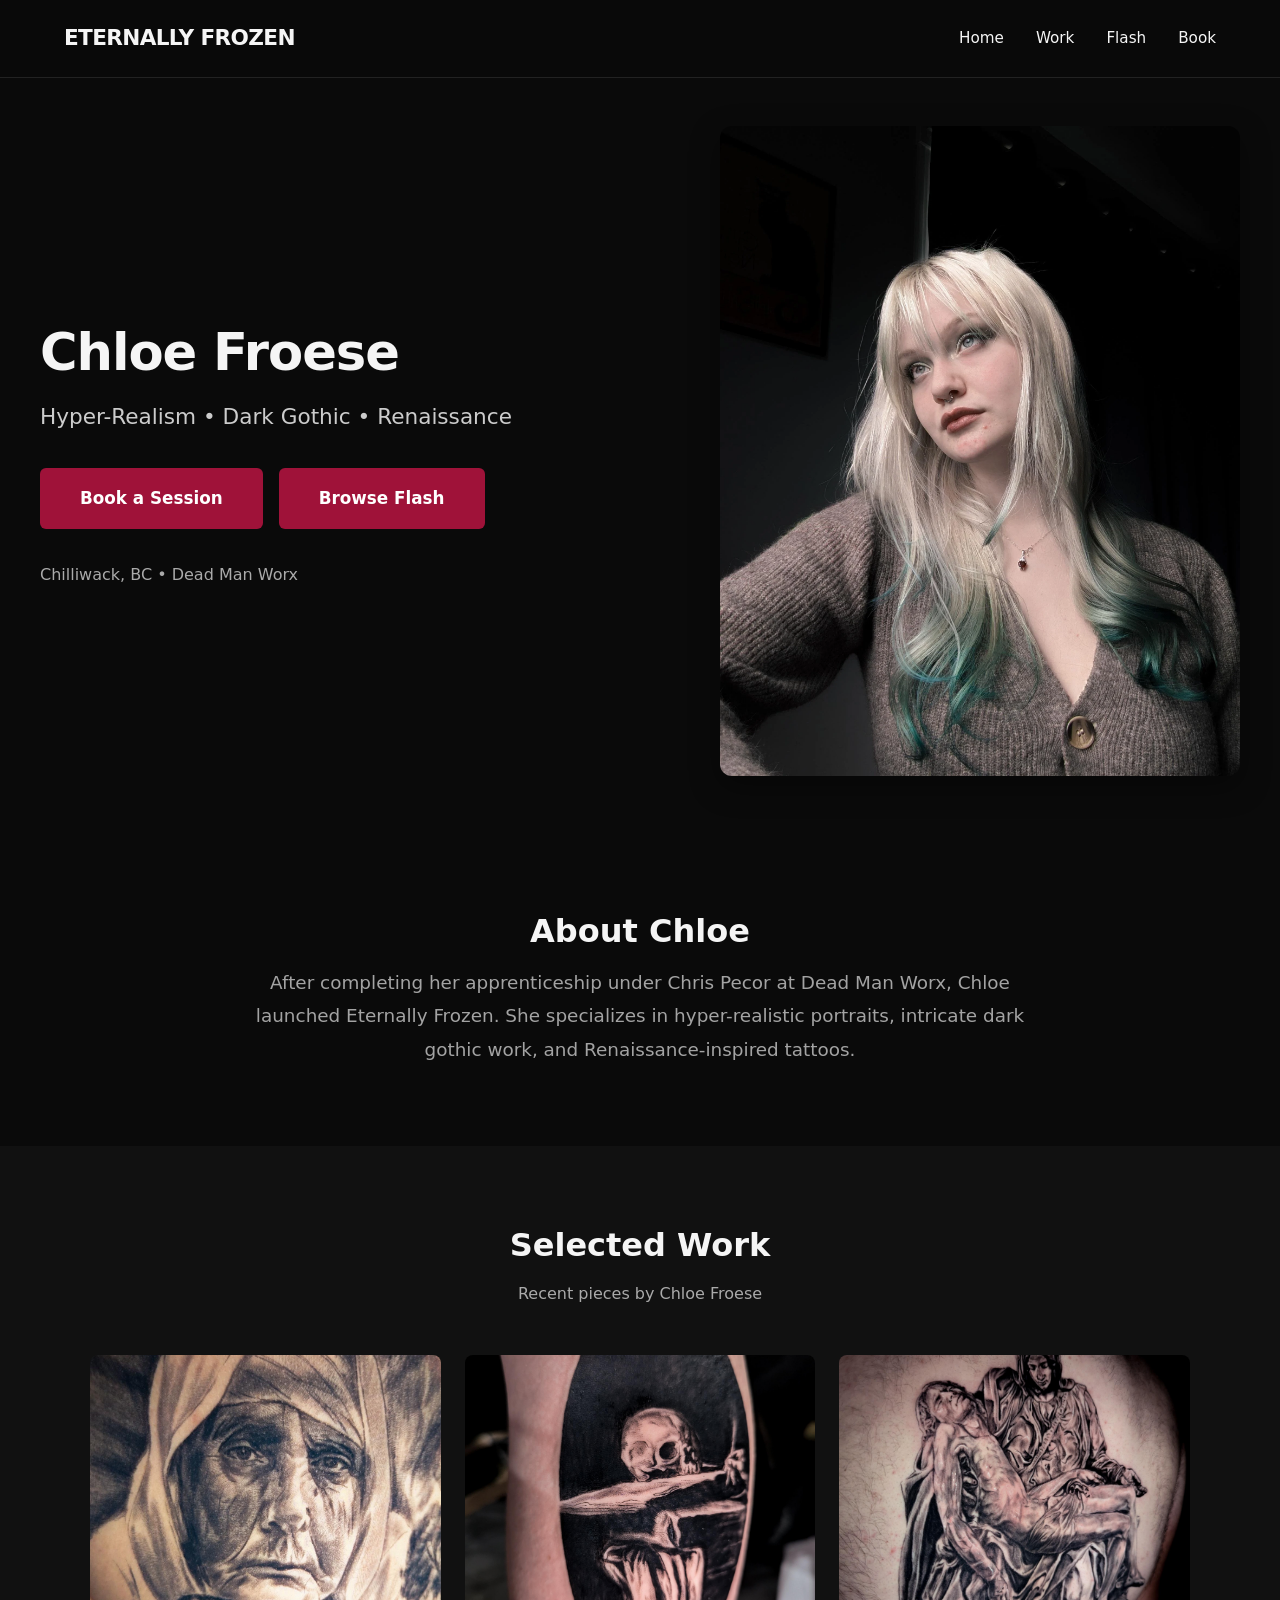
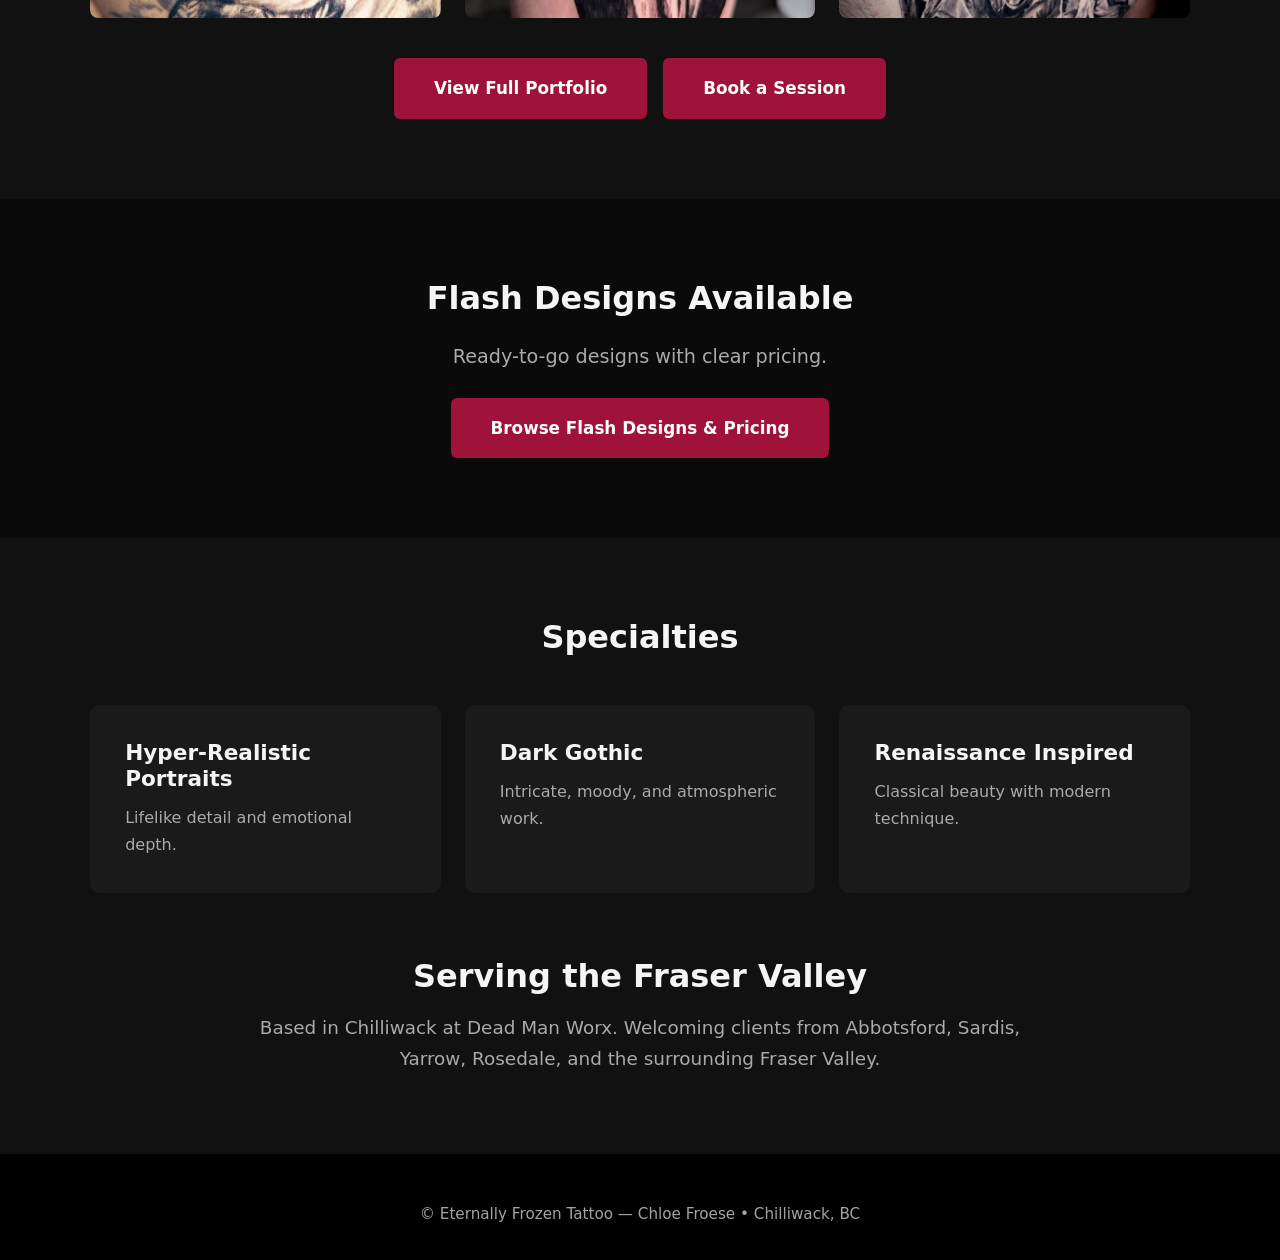
==== index.html @ 25ea05f2 "567" ====
<!DOCTYPE html>
<html lang="en">

<head>
    <meta charset="UTF-8">
    <meta name="viewport" content="width=device-width, initial-scale=1.0">
    <title>Chilliwack Tattoo Artist | Hyper-Realism, Gothic & Renaissance Tattoos | Eternally Frozen</title>
    <meta name="description"
        content="Chilliwack tattoo artist Chloe Froese specializing in hyper-realistic portraits, dark gothic, and Renaissance-inspired tattoos. Based at Dead Man Worx. Serving the Fraser Valley including Abbotsford. Book your session.">
    <link rel="stylesheet" href="styles.css">

    <!-- Schema.org LocalBusiness + TattooParlor -->
    <script type="application/ld+json">
    {
      "@context": "https://schema.org",
      "@type": ["LocalBusiness", "TattooParlor"],
      "name": "Eternally Frozen Tattoo",
      "description": "Chilliwack tattoo artist Chloe Froese specializing in hyper-realistic portraits, dark gothic work, and Renaissance-inspired tattoos.",
      "url": "https://eternallyfrozen.ca",
      "telephone": "+1-604-XXX-XXXX",
      "email": "chloe@eternallyfrozen.ca",
      "address": {
        "@type": "PostalAddress",
        "streetAddress": "Dead Man Worx",
        "addressLocality": "Chilliwack",
        "addressRegion": "BC",
        "postalCode": "V2P",
        "addressCountry": "CA"
      },
      "geo": {
        "@type": "GeoCoordinates",
        "latitude": "49.1579",
        "longitude": "-121.9514"
      },
      "openingHours": "By Appointment",
      "image": "https://eternallyfrozen.ca/images/headshots/Deadman-Artist-Headshot.webp",
      "priceRange": "$$",
      "areaServed": ["Chilliwack", "Abbotsford", "Sardis", "Yarrow", "Rosedale", "Fraser Valley"]
    }
    </script>
</head>

<body>
    <!-- Navigation -->
    <nav>
        <div class="container">
            <div class="nav-content">
                <a href="index.html" class="logo">ETERNALLY FROZEN</a>
                <ul class="nav-links">
                    <li><a href="index.html">Home</a></li>
                    <li><a href="work.html">Work</a></li>
                    <li><a href="flash.html">Flash</a></li>
                    <li><a href="book.html">Book</a></li>
                </ul>
            </div>
        </div>
    </nav>

    <!-- Hero with Photo on Right -->
    <header class="hero-split">
        <div class="hero-text">
            <h1>Chloe Froese</h1>
            <p class="tagline">Hyper-Realism • Dark Gothic • Renaissance</p>

            <div class="hero-buttons">
                <a href="book.html" class="cta-button">Book a Session</a>
                <a href="flash.html" class="cta-button outline">Browse Flash</a>
            </div>

            <p class="location">Chilliwack, BC • Dead Man Worx</p>
        </div>

        <div class="hero-image">
            <img src="images/headshots/Deadman-Artist-Headshot.webp" alt="Chloe Froese - Tattoo Artist">
        </div>
    </header>

    <!-- About -->
    <section class="section">
        <div class="container">
            <div class="about-content" style="max-width: 820px; margin: 0 auto; text-align: center;">
                <h2>About Chloe</h2>
                <p style="font-size: 1.15rem; line-height: 1.8;">
                    After completing her apprenticeship under Chris Pecor at Dead Man Worx, Chloe launched Eternally
                    Frozen.
                    She specializes in hyper-realistic portraits, intricate dark gothic work, and Renaissance-inspired
                    tattoos.
                </p>
            </div>
        </div>
    </section>

    <!-- Selected Work -->
    <section class="section" style="background: #111;">
        <div class="container">
            <div class="section-title">
                <h2>Selected Work</h2>
                <p style="color: #aaa;">Recent pieces by Chloe Froese</p>
            </div>

            <div class="gallery-grid" style="max-width: 1100px; margin: 0 auto;">
                <div class="gallery-item" onclick="window.location.href='work.html'">
                    <img src="images/portfolio/grandmother2.jpeg" alt="Hyper-realistic portrait tattoo">
                    <div class="overlay">
                        <h4>Hyper-Realistic Portrait</h4>
                    </div>
                </div>
                <div class="gallery-item" onclick="window.location.href='work.html'">
                    <img src="images/portfolio/memento-mori-skull.jpeg" alt="Dark gothic tattoo">
                    <div class="overlay">
                        <h4>Dark Gothic</h4>
                    </div>
                </div>
                <div class="gallery-item" onclick="window.location.href='work.html'">
                    <img src="images/portfolio/michelangelo-pieta.jpeg" alt="Renaissance-inspired tattoo">
                    <div class="overlay">
                        <h4>Renaissance Inspired</h4>
                    </div>
                </div>
            </div>

            <div
                style="text-align: center; margin-top: 2.5rem; display: flex; gap: 1rem; justify-content: center; flex-wrap: wrap;">
                <a href="work.html" class="cta-button outline">View Full Portfolio</a>
                <a href="book.html" class="cta-button">Book a Session</a>
            </div>
        </div>
    </section>

    <!-- Flash Designs -->
    <section class="section">
        <div class="container" style="text-align: center; max-width: 700px;">
            <h2>Flash Designs Available</h2>
            <p style="font-size: 1.2rem; color: #aaa; margin: 1.5rem 0;">
                Ready-to-go designs with clear pricing.
            </p>
            <a href="flash.html" class="cta-button">Browse Flash Designs &amp; Pricing</a>
        </div>
    </section>

    <!-- Specialties + Service Areas -->
    <section class="section" style="background: #111;">
        <div class="container">
            <div class="section-title">
                <h2>Specialties</h2>
            </div>

            <div
                style="display: grid; grid-template-columns: repeat(auto-fit, minmax(280px, 1fr)); gap: 1.5rem; max-width: 1100px; margin: 0 auto 4rem;">
                <div style="background: #1a1a1a; padding: 2.2rem; border-radius: 10px;">
                    <h3>Hyper-Realistic Portraits</h3>
                    <p style="color: #aaa;">Lifelike detail and emotional depth.</p>
                </div>
                <div style="background: #1a1a1a; padding: 2.2rem; border-radius: 10px;">
                    <h3>Dark Gothic</h3>
                    <p style="color: #aaa;">Intricate, moody, and atmospheric work.</p>
                </div>
                <div style="background: #1a1a1a; padding: 2.2rem; border-radius: 10px;">
                    <h3>Renaissance Inspired</h3>
                    <p style="color: #aaa;">Classical beauty with modern technique.</p>
                </div>
            </div>

            <!-- Service Areas -->
            <div style="text-align: center; max-width: 800px; margin: 0 auto;">
                <h2>Serving the Fraser Valley</h2>
                <p style="font-size: 1.15rem; color: #aaa; margin-top: 1rem;">
                    Based in Chilliwack at Dead Man Worx. Welcoming clients from Abbotsford, Sardis, Yarrow, Rosedale,
                    and the surrounding Fraser Valley.
                </p>
            </div>
        </div>
    </section>

    <footer>
        <div class="container">
            <p>© Eternally Frozen Tattoo — Chloe Froese • Chilliwack, BC</p>
        </div>
    </footer>
</body>

</html>
---- styles.css ----
/* Eternally Frozen Tattoo - Premium Dark Theme */
:root {
  --bg: #0a0a0a;
  --bg-card: #111111;
  --text: #f5f5f5;
  --text-muted: #a3a3a3;
  --accent: #9f1239;
  /* Deep crimson for gothic/Renaissance feel */
  --accent-light: #be123c;
  --border: #222222;
}

* {
  margin: 0;
  padding: 0;
  box-sizing: border-box;
}

body {
  font-family: system-ui, -apple-system, BlinkMacSystemFont, "Segoe UI", Roboto, "Helvetica Neue", Arial, sans-serif;
  background-color: var(--bg);
  color: var(--text);
  line-height: 1.7;
  -webkit-font-smoothing: antialiased;
}

h1,
h2,
h3 {
  font-weight: 600;
  line-height: 1.2;
}

h1 {
  font-size: 3rem;
  letter-spacing: -0.02em;
}

h2 {
  font-size: 2rem;
  margin-bottom: 1rem;
}

h3 {
  font-size: 1.35rem;
  margin-bottom: 0.75rem;
}

a {
  color: var(--text);
  text-decoration: none;
  transition: color 0.2s ease;
}

a:hover {
  color: var(--accent-light);
}

.container {
  max-width: 1200px;
  margin: 0 auto;
  padding: 0 1.5rem;
}

/* Navigation */
nav {
  background: rgba(10, 10, 10, 0.95);
  backdrop-filter: blur(12px);
  border-bottom: 1px solid var(--border);
  position: sticky;
  top: 0;
  z-index: 100;
}

.nav-content {
  display: flex;
  align-items: center;
  justify-content: space-between;
  padding: 1.25rem 0;
}

.logo {
  font-size: 1.35rem;
  font-weight: 700;
  letter-spacing: -0.03em;
}

.nav-links {
  display: flex;
  gap: 2rem;
  list-style: none;
}

.nav-links a {
  font-size: 0.95rem;
  font-weight: 500;
}

/* Hero */
.hero {
  min-height: 100dvh;
  display: flex;
  align-items: center;
  justify-content: center;
  text-align: center;
  background: linear-gradient(rgba(0, 0, 0, 0.65), rgba(0, 0, 0, 0.75)), url('images/hero.jpg') center/cover no-repeat;
  position: relative;
}

.hero-content {
  max-width: 800px;
  padding: 2rem;
}

.hero h1 {
  font-size: 4rem;
  margin-bottom: 1rem;
}

.hero .tagline {
  font-size: 1.5rem;
  color: var(--text-muted);
  margin-bottom: 2.5rem;
}

.cta-button {
  display: inline-block;
  background: var(--accent);
  color: white;
  padding: 1rem 2.5rem;
  font-size: 1.05rem;
  font-weight: 600;
  border-radius: 6px;
  transition: all 0.3s ease;
  border: none;
  cursor: pointer;
}

.cta-button:hover {
  background: var(--accent-light);
  transform: translateY(-2px);
}

/* Sections */
.section {
  padding: 5rem 0;
}

.section-title {
  text-align: center;
  margin-bottom: 3rem;
}

/* About */
.about-content {
  max-width: 720px;
  margin: 0 auto;
  text-align: center;
}

.about-content p {
  font-size: 1.15rem;
  color: var(--text-muted);
}

/* Work / Gallery */
.gallery-grid {
  display: grid;
  grid-template-columns: repeat(auto-fill, minmax(280px, 1fr));
  gap: 1.5rem;
}

.gallery-item {
  position: relative;
  overflow: hidden;
  border-radius: 8px;
  background: var(--bg-card);
  aspect-ratio: 4 / 3;
  cursor: pointer;
}

.gallery-item img {
  width: 100%;
  height: 100%;
  object-fit: cover;
  transition: transform 0.4s ease;
}

.gallery-item:hover img {
  transform: scale(1.08);
}

.gallery-item .overlay {
  position: absolute;
  bottom: 0;
  left: 0;
  right: 0;
  background: linear-gradient(transparent, rgba(0, 0, 0, 0.85));
  padding: 1.25rem;
  opacity: 0;
  transition: opacity 0.3s ease;
}

.gallery-item:hover .overlay {
  opacity: 1;
}

/* Flash Page Specific */
.flash-grid {
  display: grid;
  grid-template-columns: repeat(auto-fill, minmax(220px, 1fr));
  gap: 1.5rem;
  margin-top: 2rem;
}

.flash-card {
  background: var(--bg-card);
  border: 1px solid var(--border);
  border-radius: 8px;
  padding: 1.5rem;
  text-align: center;
}

.flash-card h4 {
  margin-bottom: 0.5rem;
}

.price {
  font-size: 1.5rem;
  font-weight: 700;
  color: var(--accent);
  margin: 0.75rem 0;
}

.price-list {
  font-size: 1rem;
  line-height: 1.7;
}

.price-item {
  display: flex;
  align-items: center;
  gap: 8px;
}

/* NEW: Book link next to each price on Flash page */
.book-link {
  margin-left: 10px;
  font-size: 0.85rem;
  color: #e63939;
  text-decoration: none;
  font-weight: 600;
  padding: 2px 8px;
  border: 1px solid #e63939;
  border-radius: 4px;
  transition: all 0.2s ease;
}

.book-link:hover {
  background: #e63939;
  color: white;
}

/* Booking Form Styles */
.booking-form {
  max-width: 720px;
  margin: 0 auto;
  background: #111;
  padding: 3rem;
  border-radius: 16px;
  border: 1px solid #222;
}

.form-group {
  margin-bottom: 1.5rem;
}

.form-group label {
  display: block;
  margin-bottom: 0.6rem;
  font-weight: 600;
  color: #ddd;
}

.form-group input,
.form-group textarea,
.form-group select {
  width: 100%;
  padding: 1rem;
  background: #1a1a1a;
  border: 1px solid #333;
  border-radius: 8px;
  color: white;
  font-size: 1rem;
}

.form-group input:focus,
.form-group textarea:focus,
.form-group select:focus {
  outline: none;
  border-color: #e63939;
}

.form-row {
  display: grid;
  grid-template-columns: 1fr 1fr;
  gap: 1.5rem;
}

@media (max-width: 600px) {
  .form-row {
    grid-template-columns: 1fr;
  }
}

.form-note {
  font-size: 0.9rem;
  color: #888;
  margin-top: 2rem;
  text-align: center;
}

/* Footer */
footer {
  background: #000;
  padding: 3rem 0 2rem;
  text-align: center;
  color: var(--text-muted);
  font-size: 0.95rem;
}

footer a {
  color: var(--text-muted);
}

footer a:hover {
  color: var(--text);
}

/* Responsive */
@media (max-width: 768px) {
  h1 {
    font-size: 2.5rem;
  }

  .hero h1 {
    font-size: 3rem;
  }

  .nav-links {
    gap: 1.25rem;
    font-size: 0.9rem;
  }
}
/* === Balanced Split Hero === */
.hero-split {
  display: flex;
  align-items: center;
  justify-content: space-between;
  gap: 3rem;
  padding: 3rem 0;
  max-width: 1200px;
  margin: 0 auto;
}

.hero-text {
  flex: 1;
  max-width: 520px;
}

.hero-text h1 {
  font-size: 3.2rem;
  margin-bottom: 1rem;
}

.hero-text .tagline {
  font-size: 1.35rem;
  color: #ccc;
  margin-bottom: 2rem;
}

.hero-buttons {
  display: flex;
  gap: 1rem;
  flex-wrap: wrap;
}

.hero-image {
  flex: 1;
  max-width: 520px;
}

.hero-image img {
  width: 100%;
  height: auto;
  border-radius: 12px;
  box-shadow: 0 10px 30px rgba(0, 0, 0, 0.4);
}

.location {
  margin-top: 2rem;
  color: #aaa;
  font-size: 1rem;
}

/* Responsive */
@media (max-width: 900px) {
  .hero-split {
    flex-direction: column;
    text-align: center;
  }

  .hero-text {
    max-width: 100%;
  }

  .hero-image {
    max-width: 100%;
    margin-top: 2rem;
  }
}
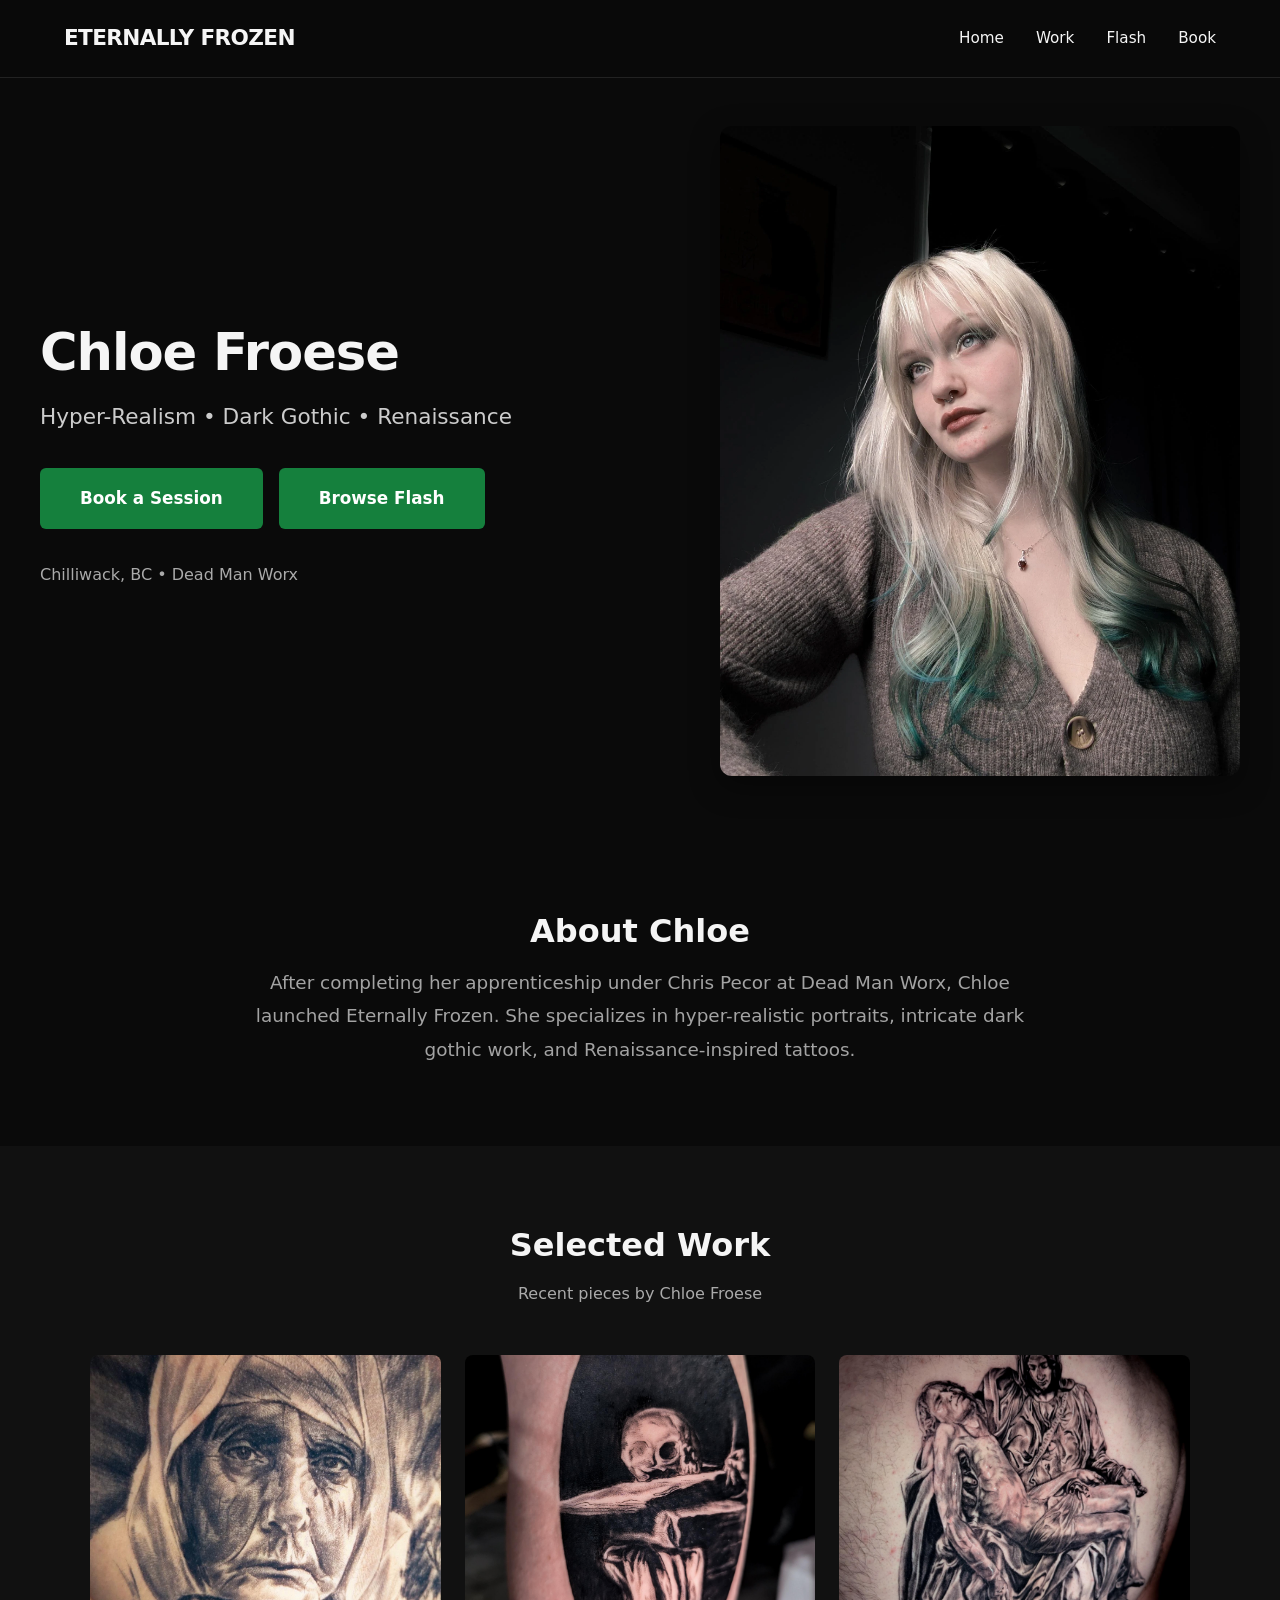
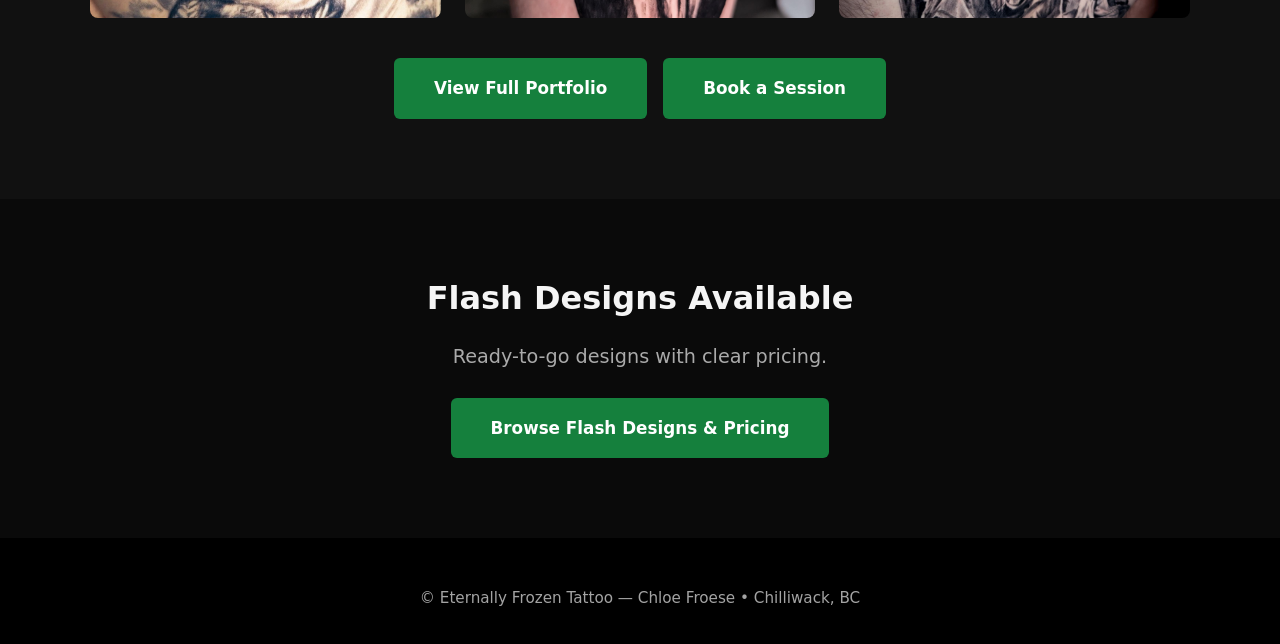
==== commit 509adde7: "accent colour" ====
--- a/index.html
+++ b/index.html
@@ -13,18 +13,18 @@
     <script type="application/ld+json">
     {
       "@context": "https://schema.org",
-      "@type": ["LocalBusiness", "TattooParlor"],
+      "@type": "TattooParlor",
       "name": "Eternally Frozen Tattoo",
-      "description": "Chilliwack tattoo artist Chloe Froese specializing in hyper-realistic portraits, dark gothic work, and Renaissance-inspired tattoos.",
+      "description": "Chilliwack tattoo artist Chloe Froese specializing in hyper-realistic portraits, dark gothic, and Renaissance-inspired tattoos.",
       "url": "https://eternallyfrozen.ca",
-      "telephone": "+1-604-XXX-XXXX",
+      "telephone": "+1 604-991-5208",
       "email": "chloe@eternallyfrozen.ca",
       "address": {
         "@type": "PostalAddress",
-        "streetAddress": "Dead Man Worx",
+        "streetAddress": "45883 Wellington Ave",
         "addressLocality": "Chilliwack",
         "addressRegion": "BC",
-        "postalCode": "V2P",
+        "postalCode": "V2P 2C8",
         "addressCountry": "CA"
       },
       "geo": {
@@ -32,10 +32,19 @@
         "latitude": "49.1579",
         "longitude": "-121.9514"
       },
-      "openingHours": "By Appointment",
+      "openingHoursSpecification": {
+        "@type": "OpeningHoursSpecification",
+        "dayOfWeek": ["Tuesday", "Wednesday", "Thursday", "Friday", "Saturday"],
+        "opens": "10:00",
+        "closes": "18:00"
+      },
       "image": "https://eternallyfrozen.ca/images/headshots/Deadman-Artist-Headshot.webp",
       "priceRange": "$$",
-      "areaServed": ["Chilliwack", "Abbotsford", "Sardis", "Yarrow", "Rosedale", "Fraser Valley"]
+      "areaServed": [
+        { "@type": "City", "name": "Chilliwack" },
+        { "@type": "City", "name": "Abbotsford" },
+        { "@type": "City", "name": "Sardis" }
+      ]
     }
     </script>
 </head>
@@ -138,40 +147,6 @@
         </div>
     </section>
 
-    <!-- Specialties + Service Areas -->
-    <section class="section" style="background: #111;">
-        <div class="container">
-            <div class="section-title">
-                <h2>Specialties</h2>
-            </div>
-
-            <div
-                style="display: grid; grid-template-columns: repeat(auto-fit, minmax(280px, 1fr)); gap: 1.5rem; max-width: 1100px; margin: 0 auto 4rem;">
-                <div style="background: #1a1a1a; padding: 2.2rem; border-radius: 10px;">
-                    <h3>Hyper-Realistic Portraits</h3>
-                    <p style="color: #aaa;">Lifelike detail and emotional depth.</p>
-                </div>
-                <div style="background: #1a1a1a; padding: 2.2rem; border-radius: 10px;">
-                    <h3>Dark Gothic</h3>
-                    <p style="color: #aaa;">Intricate, moody, and atmospheric work.</p>
-                </div>
-                <div style="background: #1a1a1a; padding: 2.2rem; border-radius: 10px;">
-                    <h3>Renaissance Inspired</h3>
-                    <p style="color: #aaa;">Classical beauty with modern technique.</p>
-                </div>
-            </div>
-
-            <!-- Service Areas -->
-            <div style="text-align: center; max-width: 800px; margin: 0 auto;">
-                <h2>Serving the Fraser Valley</h2>
-                <p style="font-size: 1.15rem; color: #aaa; margin-top: 1rem;">
-                    Based in Chilliwack at Dead Man Worx. Welcoming clients from Abbotsford, Sardis, Yarrow, Rosedale,
-                    and the surrounding Fraser Valley.
-                </p>
-            </div>
-        </div>
-    </section>
-
     <footer>
         <div class="container">
             <p>© Eternally Frozen Tattoo — Chloe Froese • Chilliwack, BC</p>
--- a/styles.css
+++ b/styles.css
@@ -4,9 +4,10 @@
   --bg-card: #111111;
   --text: #f5f5f5;
   --text-muted: #a3a3a3;
-  --accent: #9f1239;
-  /* Deep crimson for gothic/Renaissance feel */
-  --accent-light: #be123c;
+  --accent: #15803d;
+  /* Deep green */
+  --accent-light: #16a34a;
+  /* Brighter green on hover */
   --border: #222222;
 }
 
@@ -352,7 +353,7 @@
     font-size: 0.9rem;
   }
 }
-/* === Balanced Split Hero === */
+/* === Hero with Photo on Right === */
 .hero-split {
   display: flex;
   align-items: center;
@@ -403,7 +404,6 @@
   font-size: 1rem;
 }
 
-/* Responsive */
 @media (max-width: 900px) {
   .hero-split {
     flex-direction: column;
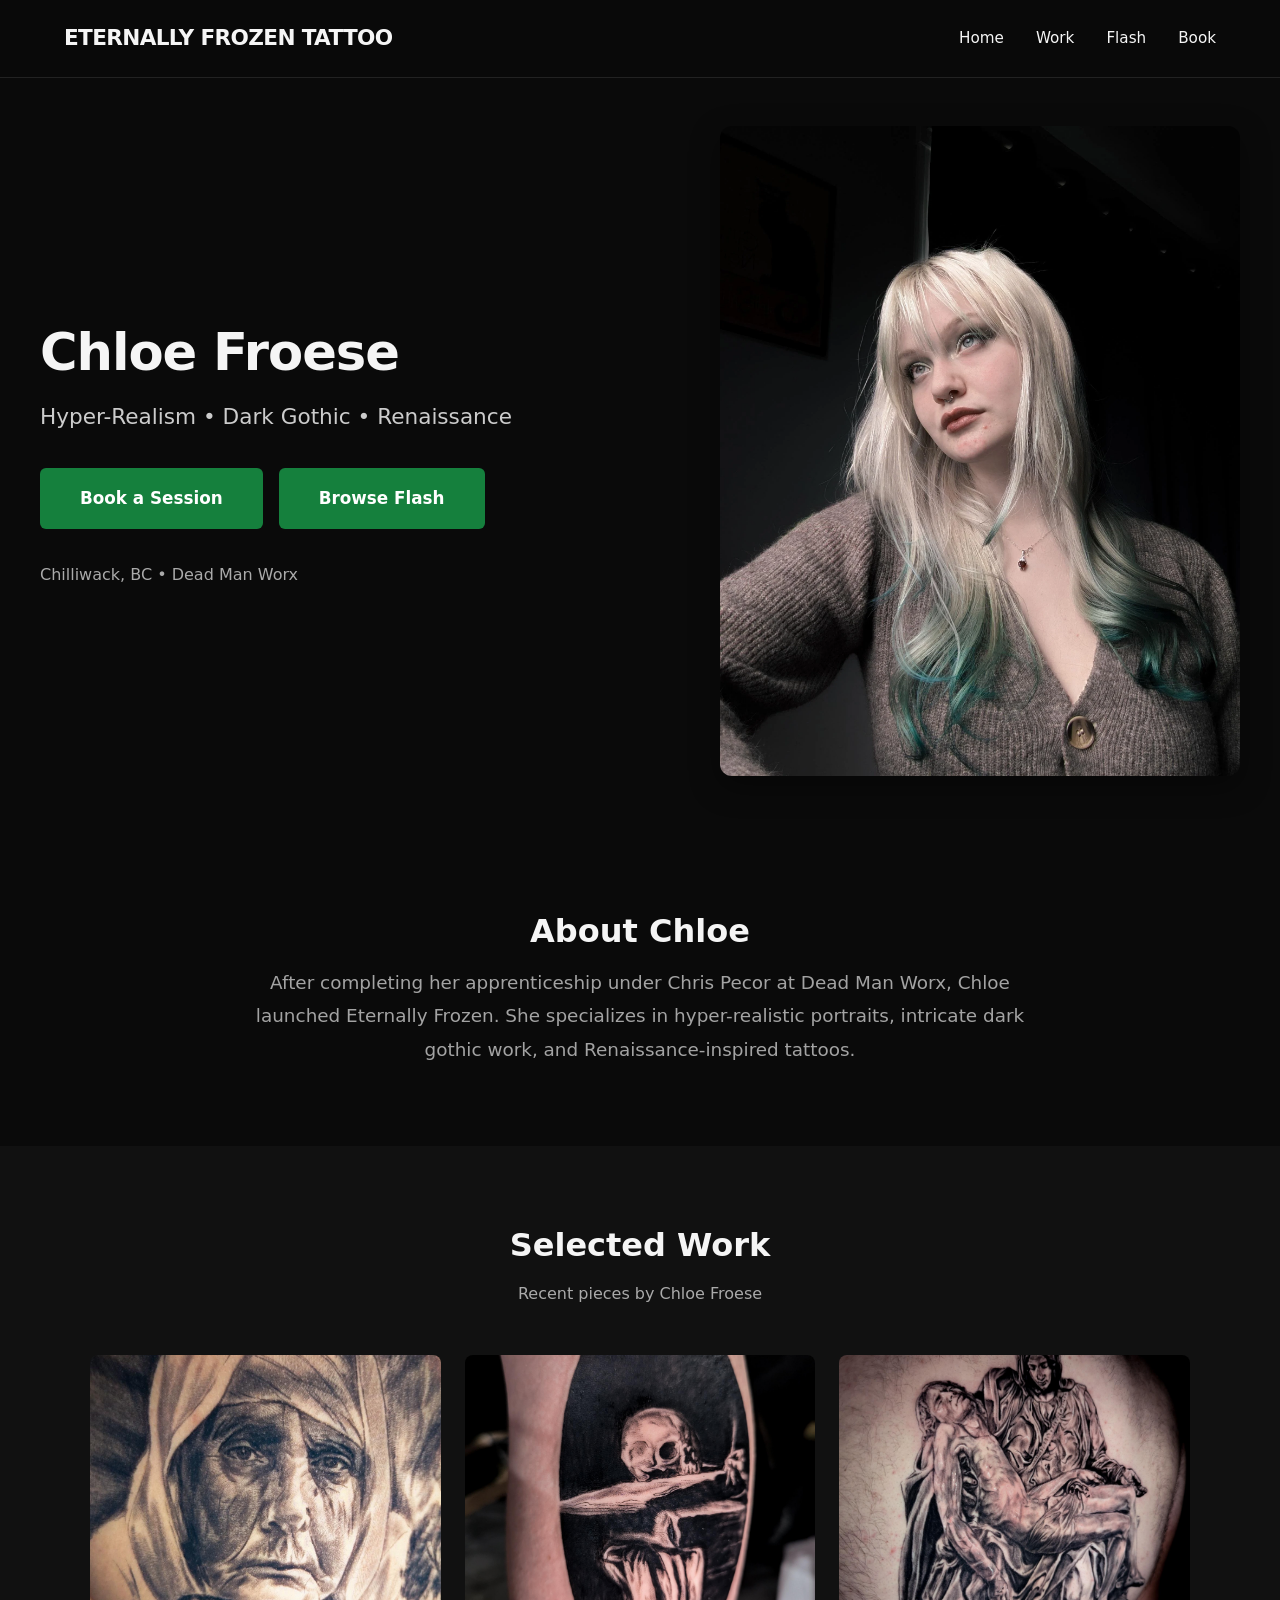
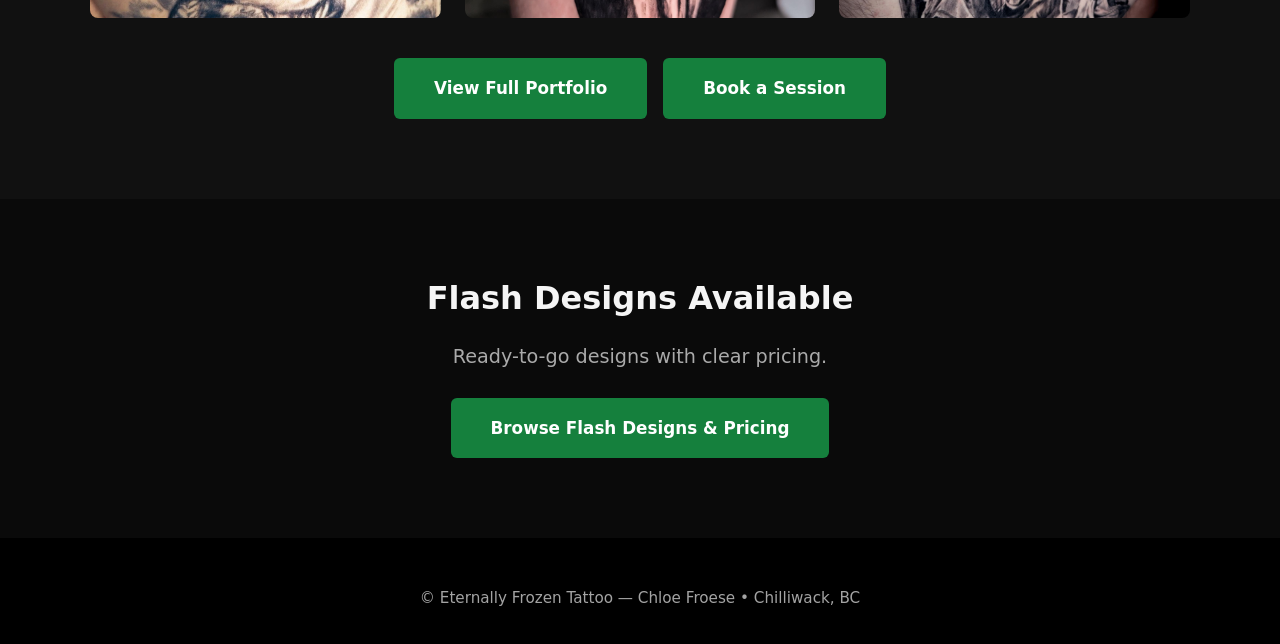
==== commit c2cf2d16: "ADDING TATTOO" ====
--- a/index.html
+++ b/index.html
@@ -54,7 +54,7 @@
     <nav>
         <div class="container">
             <div class="nav-content">
-                <a href="index.html" class="logo">ETERNALLY FROZEN</a>
+                <a href="index.html" class="logo">ETERNALLY FROZEN TATTOO</a>
                 <ul class="nav-links">
                     <li><a href="index.html">Home</a></li>
                     <li><a href="work.html">Work</a></li>
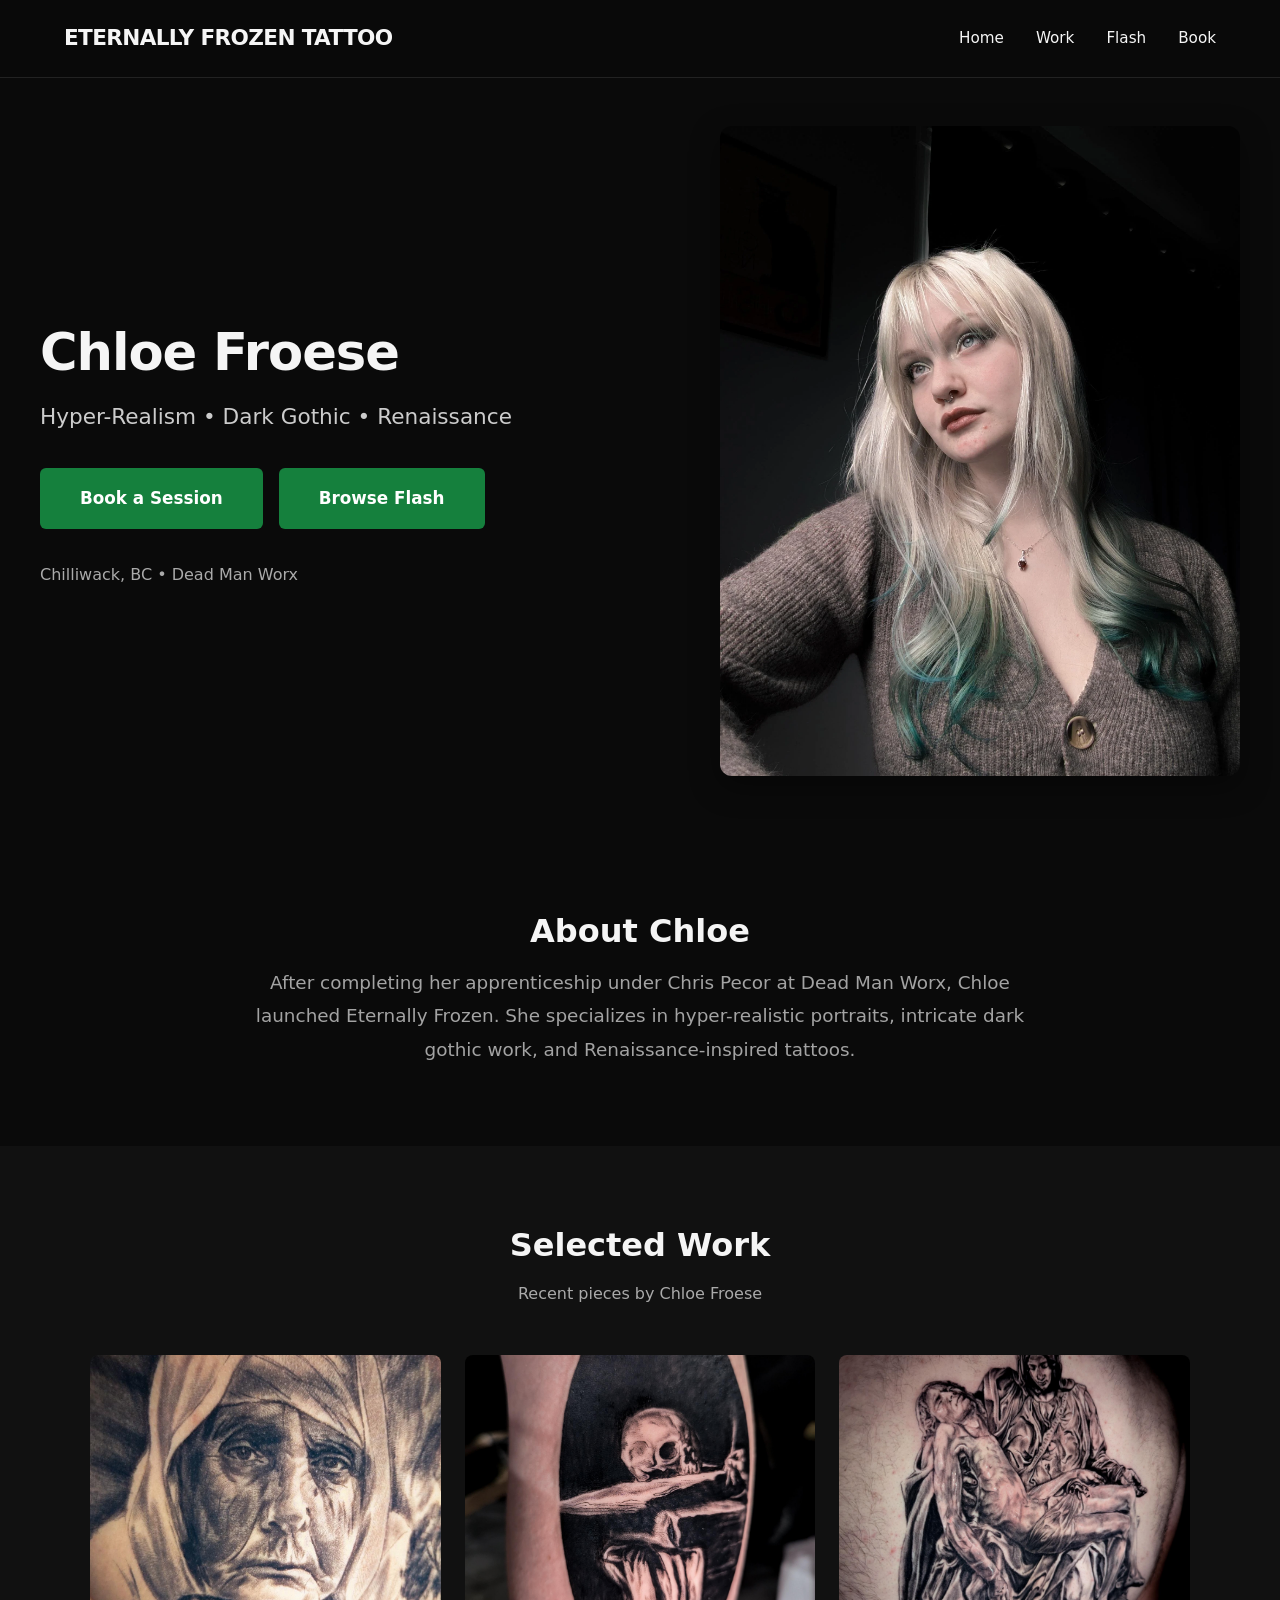
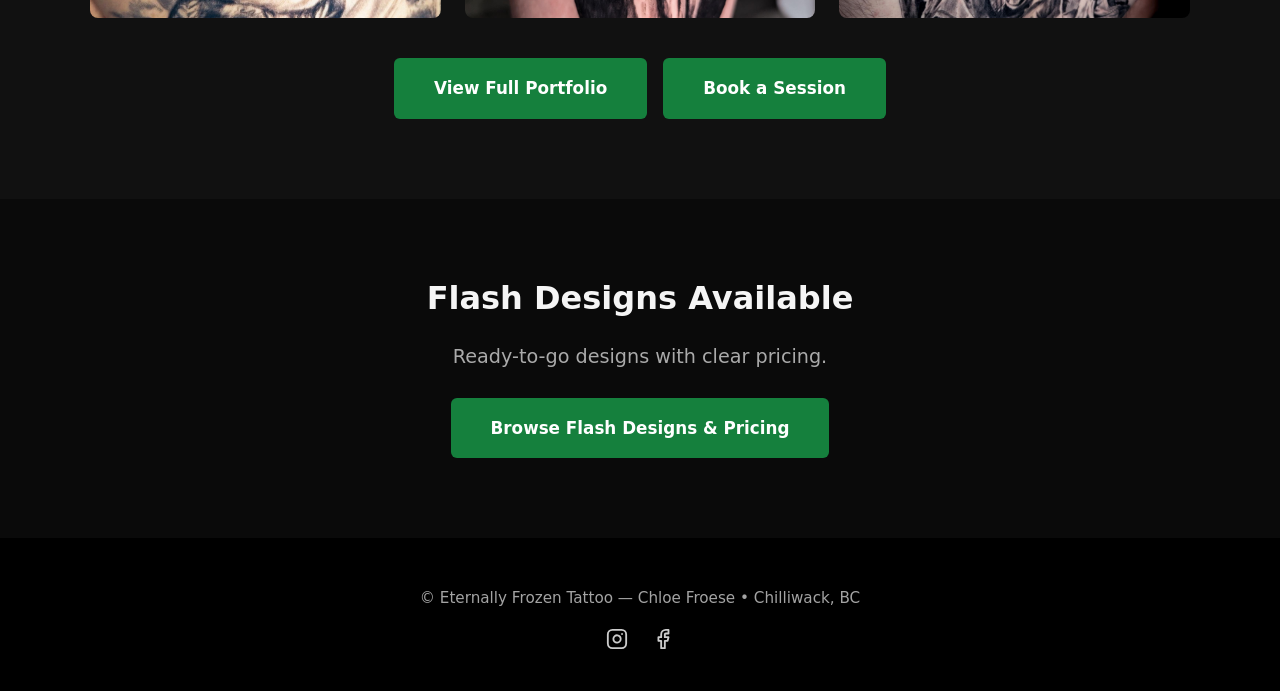
==== commit fc9804d7: "social media logos" ====
--- a/index.html
+++ b/index.html
@@ -150,6 +150,28 @@
     <footer>
         <div class="container">
             <p>© Eternally Frozen Tattoo — Chloe Froese • Chilliwack, BC</p>
+    
+            <div class="social-links">
+                <a href="https://www.instagram.com/eternallyfrozen.ttt/" target="_blank" rel="noopener"
+                    aria-label="Instagram">
+                    <!-- Instagram Icon -->
+                    <svg xmlns="http://www.w3.org/2000/svg" width="22" height="22" viewBox="0 0 24 24" fill="none"
+                        stroke="currentColor" stroke-width="2" stroke-linecap="round" stroke-linejoin="round">
+                        <rect x="2" y="2" width="20" height="20" rx="5" ry="5"></rect>
+                        <path d="M16 11.37A4 4 0 1 1 12.63 8 4 4 0 0 1 16 11.37z"></path>
+                        <line x1="17.5" y1="6.5" x2="17.51" y2="6.5"></line>
+                    </svg>
+                </a>
+    
+                <a href="https://www.facebook.com/profile.php?id=61566524044297" target="_blank" rel="noopener"
+                    aria-label="Facebook">
+                    <!-- Facebook Icon -->
+                    <svg xmlns="http://www.w3.org/2000/svg" width="22" height="22" viewBox="0 0 24 24" fill="none"
+                        stroke="currentColor" stroke-width="2" stroke-linecap="round" stroke-linejoin="round">
+                        <path d="M18 2h-3a5 5 0 0 0-5 5v3H7v4h3v8h4v-8h3l1-4h-4V7a1 1 0 0 1 1-1h3z"></path>
+                    </svg>
+                </a>
+            </div>
         </div>
     </footer>
 </body>
--- a/styles.css
+++ b/styles.css
@@ -418,4 +418,19 @@
     max-width: 100%;
     margin-top: 2rem;
   }
+}
+.social-links {
+  margin-top: 1rem;
+  display: flex;
+  gap: 1.5rem;
+  justify-content: center;
+}
+
+.social-links a {
+  color: #ccc;
+  transition: color 0.2s ease;
+}
+
+.social-links a:hover {
+  color: #fff;
 }
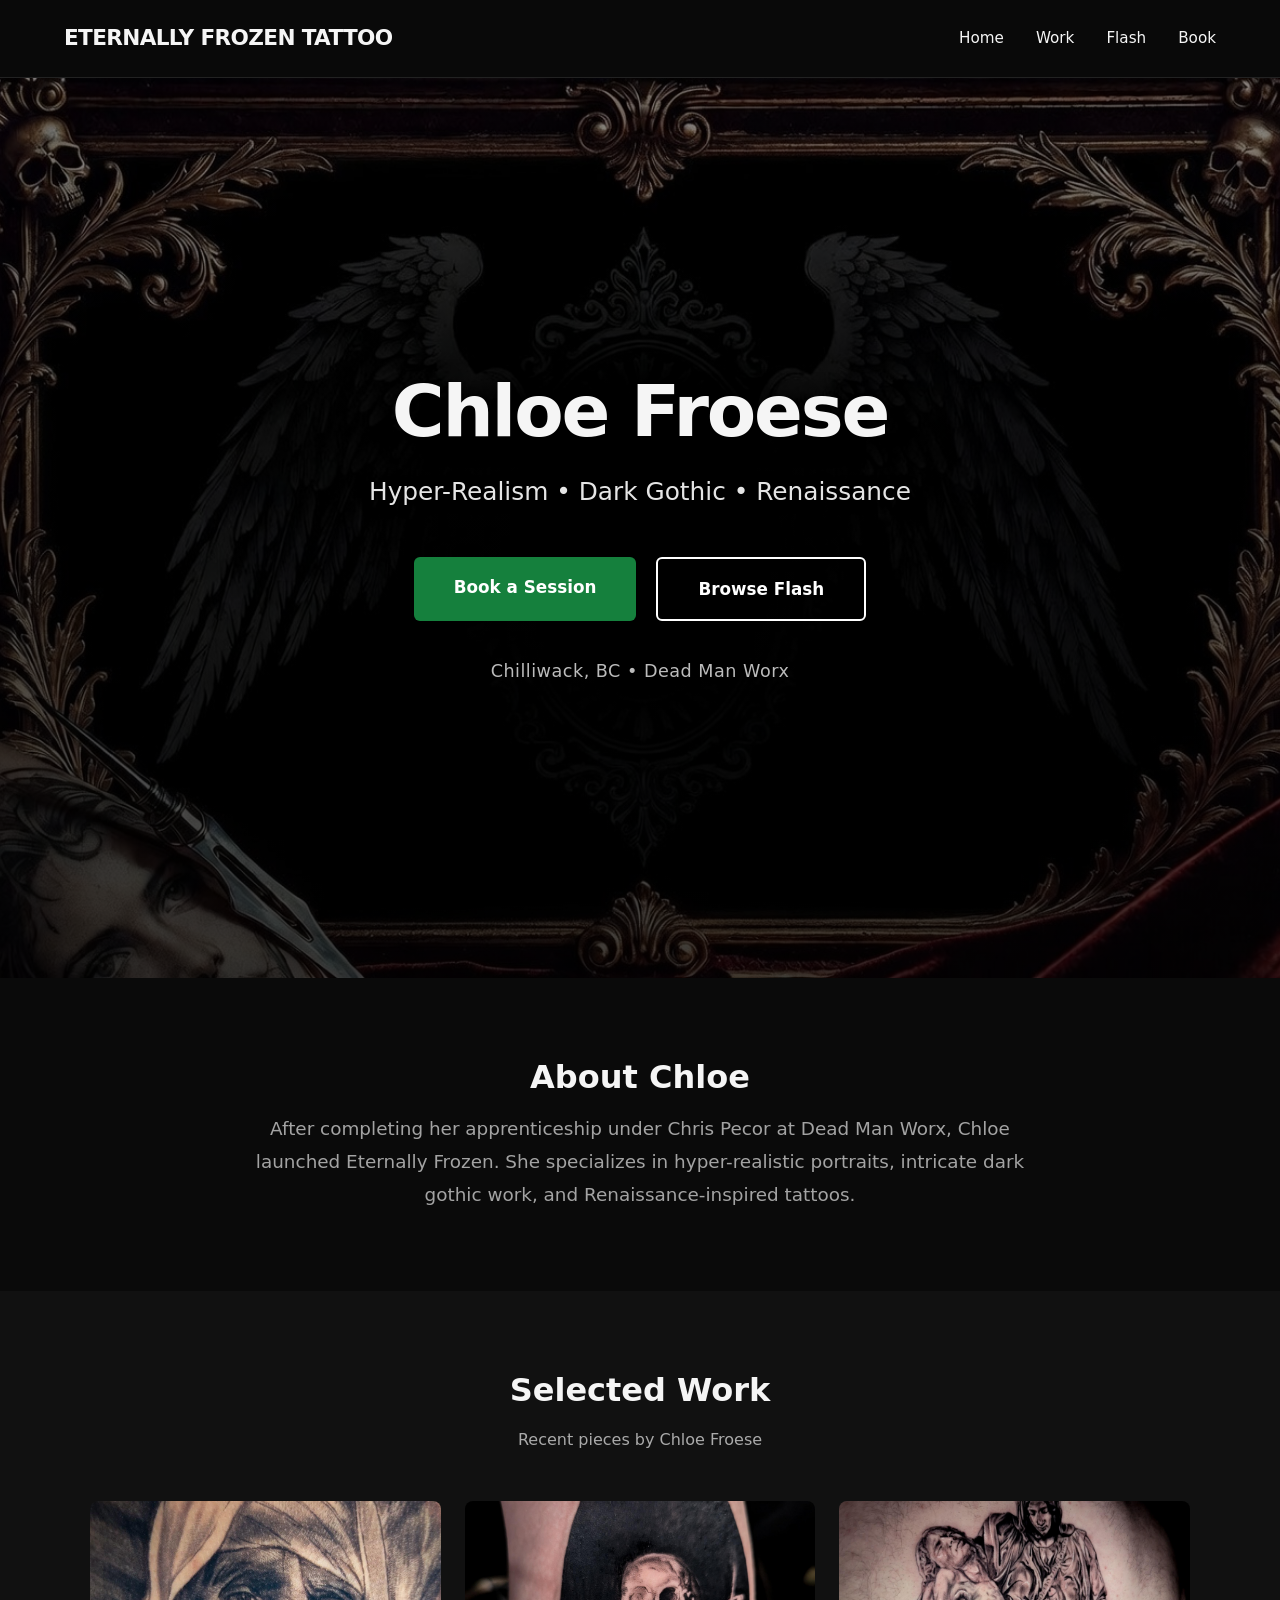
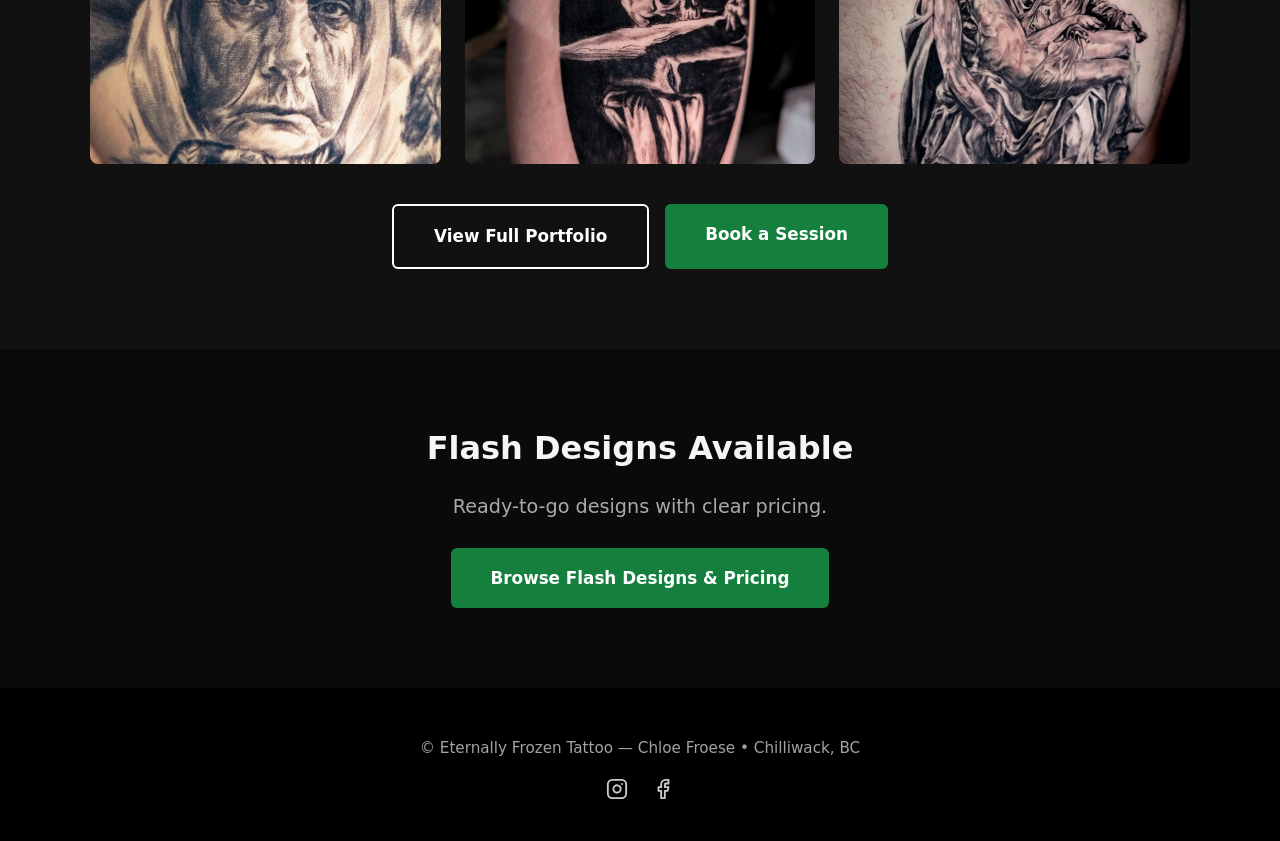
==== commit 0f87b6b0: "front video scripts" ====
--- a/index.html
+++ b/index.html
@@ -65,22 +65,24 @@
         </div>
     </nav>
 
-    <!-- Hero with Photo on Right -->
-    <header class="hero-split">
-        <div class="hero-text">
-            <h1>Chloe Froese</h1>
-            <p class="tagline">Hyper-Realism • Dark Gothic • Renaissance</p>
+    <!-- Full-screen Video Hero -->
+    <header class="hero-video">
+        <video autoplay muted loop playsinline poster="images/hero/hero.webp">
+            <source src="images/hero/front_video.mp4" type="video/mp4">
+        </video>
 
-            <div class="hero-buttons">
-                <a href="book.html" class="cta-button">Book a Session</a>
-                <a href="flash.html" class="cta-button outline">Browse Flash</a>
+        <div class="hero-overlay">
+            <div class="hero-content">
+                <h1>Chloe Froese</h1>
+                <p class="tagline">Hyper-Realism • Dark Gothic • Renaissance</p>
+
+                <div class="hero-buttons">
+                    <a href="book.html" class="cta-button">Book a Session</a>
+                    <a href="flash.html" class="cta-button outline">Browse Flash</a>
+                </div>
+
+                <p class="location">Chilliwack, BC • Dead Man Worx</p>
             </div>
-
-            <p class="location">Chilliwack, BC • Dead Man Worx</p>
-        </div>
-
-        <div class="hero-image">
-            <img src="images/headshots/Deadman-Artist-Headshot.webp" alt="Chloe Froese - Tattoo Artist">
         </div>
     </header>
 
@@ -150,7 +152,7 @@
     <footer>
         <div class="container">
             <p>© Eternally Frozen Tattoo — Chloe Froese • Chilliwack, BC</p>
-    
+
             <div class="social-links">
                 <a href="https://www.instagram.com/eternallyfrozen.ttt/" target="_blank" rel="noopener"
                     aria-label="Instagram">
@@ -162,7 +164,7 @@
                         <line x1="17.5" y1="6.5" x2="17.51" y2="6.5"></line>
                     </svg>
                 </a>
-    
+
                 <a href="https://www.facebook.com/profile.php?id=61566524044297" target="_blank" rel="noopener"
                     aria-label="Facebook">
                     <!-- Facebook Icon -->
--- a/styles.css
+++ b/styles.css
@@ -244,7 +244,7 @@
   gap: 8px;
 }
 
-/* NEW: Book link next to each price on Flash page */
+/* Book link next to each price on Flash page */
 .book-link {
   margin-left: 10px;
   font-size: 0.85rem;
@@ -338,6 +338,73 @@
   color: var(--text);
 }
 
+/* Social Links */
+.social-links {
+  margin-top: 1rem;
+  display: flex;
+  gap: 1.5rem;
+  justify-content: center;
+}
+
+.social-links a {
+  color: #ccc;
+  transition: color 0.2s ease;
+}
+
+.social-links a:hover {
+  color: #fff;
+}
+
+/* === Lightbox (Improved) === */
+.lightbox {
+  position: fixed;
+  top: 0;
+  left: 0;
+  width: 100vw;
+  height: 100vh;
+  background: rgba(0, 0, 0, 0.92);
+  display: flex;
+  align-items: center;
+  justify-content: center;
+  z-index: 1000;
+  opacity: 0;
+  visibility: hidden;
+  transition: opacity 0.25s ease, visibility 0.25s ease;
+  padding: 40px 20px;
+  /* breathing room */
+  box-sizing: border-box;
+}
+
+.lightbox.active {
+  opacity: 1;
+  visibility: visible;
+}
+
+.lightbox img {
+  max-width: 92%;
+  max-height: 88vh;
+  width: auto;
+  height: auto;
+  object-fit: contain;
+  border-radius: 10px;
+  box-shadow: 0 10px 50px rgba(0, 0, 0, 0.7);
+  display: block;
+  /* prevents extra space below image */
+}
+
+.lightbox-close {
+  position: absolute;
+  top: 20px;
+  right: 30px;
+  font-size: 48px;
+  color: #fff;
+  cursor: pointer;
+  z-index: 1001;
+  user-select: none;
+  line-height: 1;
+  padding: 0 10px;
+}
+
 /* Responsive */
 @media (max-width: 768px) {
   h1 {
@@ -353,6 +420,7 @@
     font-size: 0.9rem;
   }
 }
+
 /* === Hero with Photo on Right === */
 .hero-split {
   display: flex;
@@ -419,18 +487,101 @@
     margin-top: 2rem;
   }
 }
-.social-links {
-  margin-top: 1rem;
-  display: flex;
-  gap: 1.5rem;
+/* ========================================
+   Full-screen Video Hero
+   ======================================== */
+.hero-video {
+  position: relative;
+  width: 100%;
+  height: 100dvh;
+  min-height: 620px;
+  overflow: hidden;
+}
+
+.hero-video video {
+  position: absolute;
+  top: 0;
+  left: 0;
+  width: 100%;
+  height: 100%;
+  object-fit: cover;
+  z-index: 0;
+}
+
+/* Dark gradient overlay for text readability */
+.hero-overlay {
+  position: relative;
+  z-index: 1;
+  width: 100%;
+  height: 100%;
+  background: linear-gradient(to bottom,
+      rgba(0, 0, 0, 0.45) 0%,
+      rgba(0, 0, 0, 0.60) 40%,
+      rgba(0, 0, 0, 0.75) 100%);
+  display: flex;
+  align-items: center;
   justify-content: center;
-}
-
-.social-links a {
-  color: #ccc;
-  transition: color 0.2s ease;
-}
-
-.social-links a:hover {
-  color: #fff;
+  text-align: center;
+  padding: 2rem 1.5rem;
+}
+
+.hero-content {
+  max-width: 900px;
+}
+
+.hero-video h1 {
+  font-size: 4.5rem;
+  margin-bottom: 1rem;
+  letter-spacing: -0.03em;
+  text-shadow: 0 4px 25px rgba(0, 0, 0, 0.7);
+}
+
+.hero-video .tagline {
+  font-size: 1.55rem;
+  color: #e5e5e5;
+  margin-bottom: 2.75rem;
+  text-shadow: 0 2px 12px rgba(0, 0, 0, 0.5);
+}
+
+.hero-video .hero-buttons {
+  display: flex;
+  gap: 1.25rem;
+  justify-content: center;
+  flex-wrap: wrap;
+  margin-bottom: 2.25rem;
+}
+
+.hero-video .location {
+  color: #bbbbbb;
+  font-size: 1.1rem;
+  letter-spacing: 0.5px;
+}
+
+/* Make outline button work well over video */
+.cta-button.outline {
+  background: transparent;
+  border: 2px solid #ffffff;
+  color: #ffffff;
+}
+
+.cta-button.outline:hover {
+  background: #ffffff;
+  color: #0a0a0a;
+  border-color: #ffffff;
+}
+
+/* Mobile */
+@media (max-width: 768px) {
+  .hero-video {
+    min-height: 560px;
+  }
+
+  .hero-video h1 {
+    font-size: 2.9rem;
+  }
+
+  .hero-video .tagline {
+    font-size: 1.25rem;
+    margin-bottom: 2rem;
+  }
 }
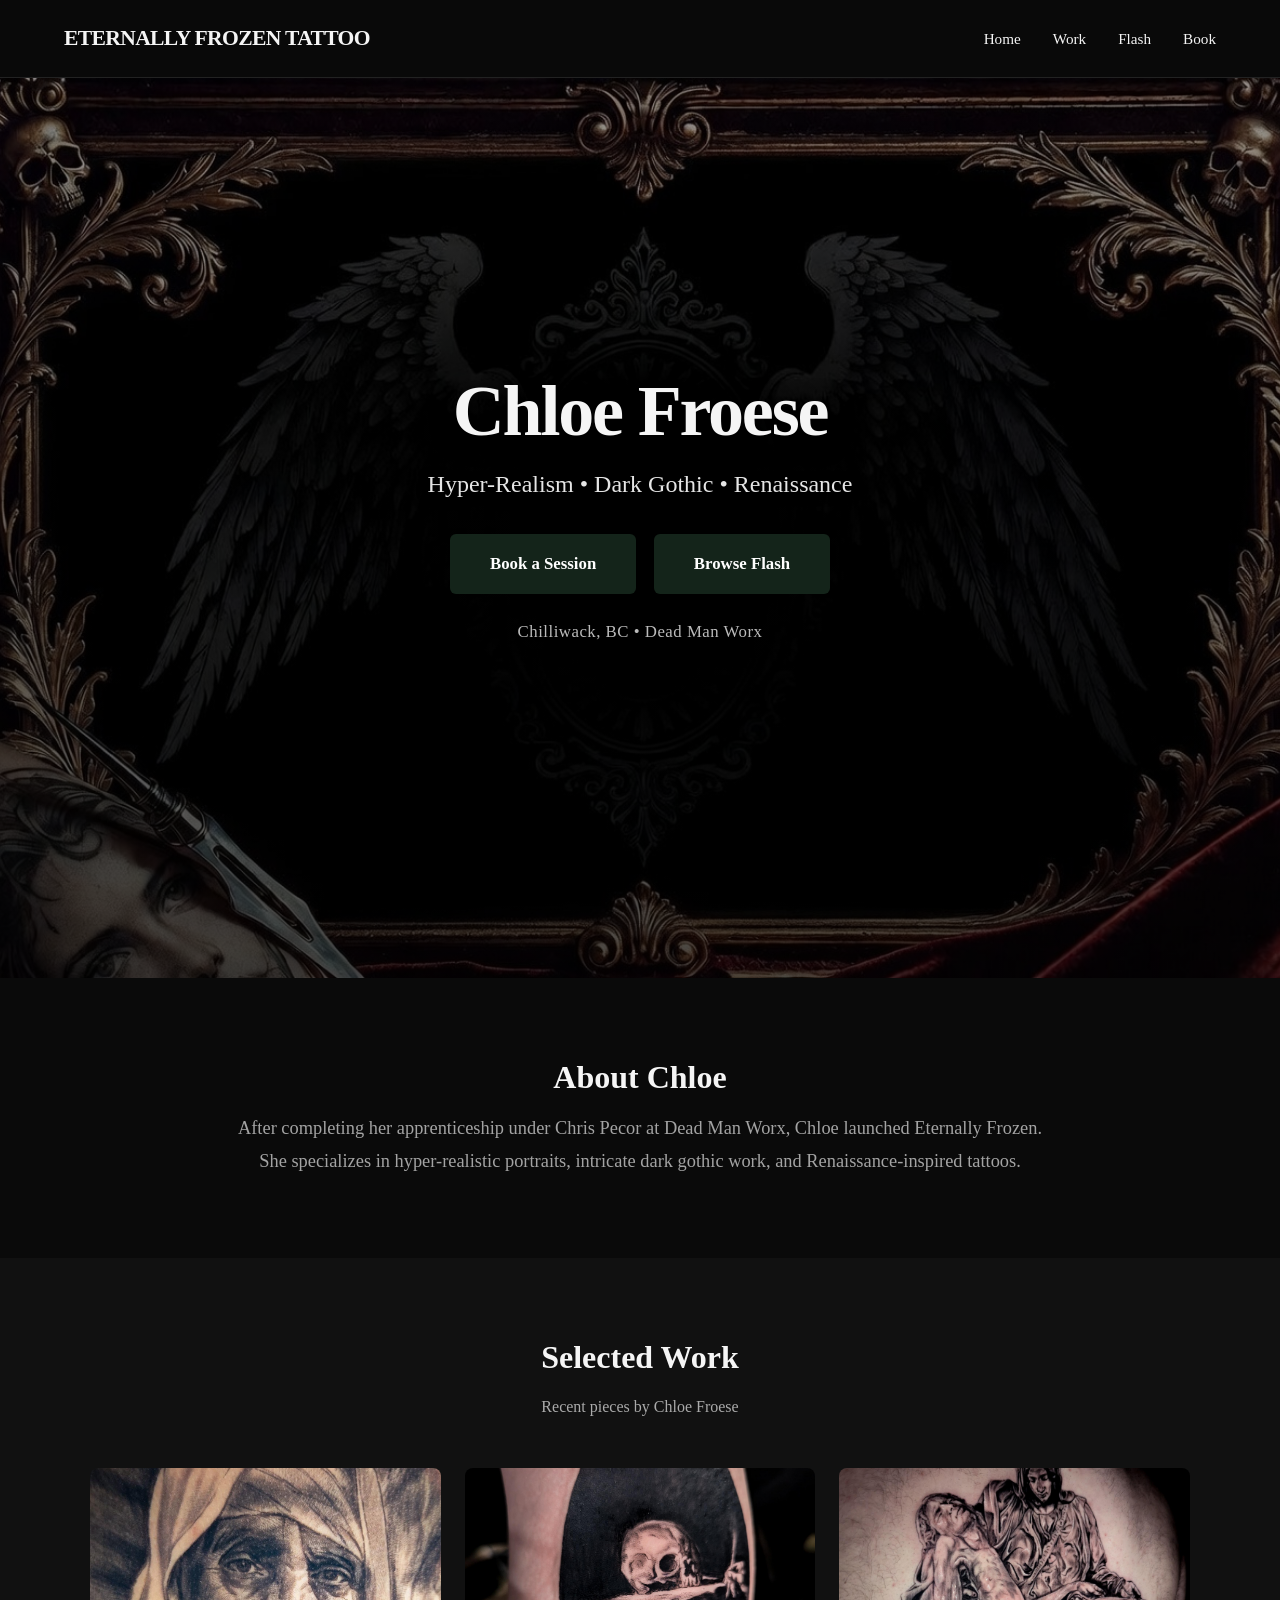
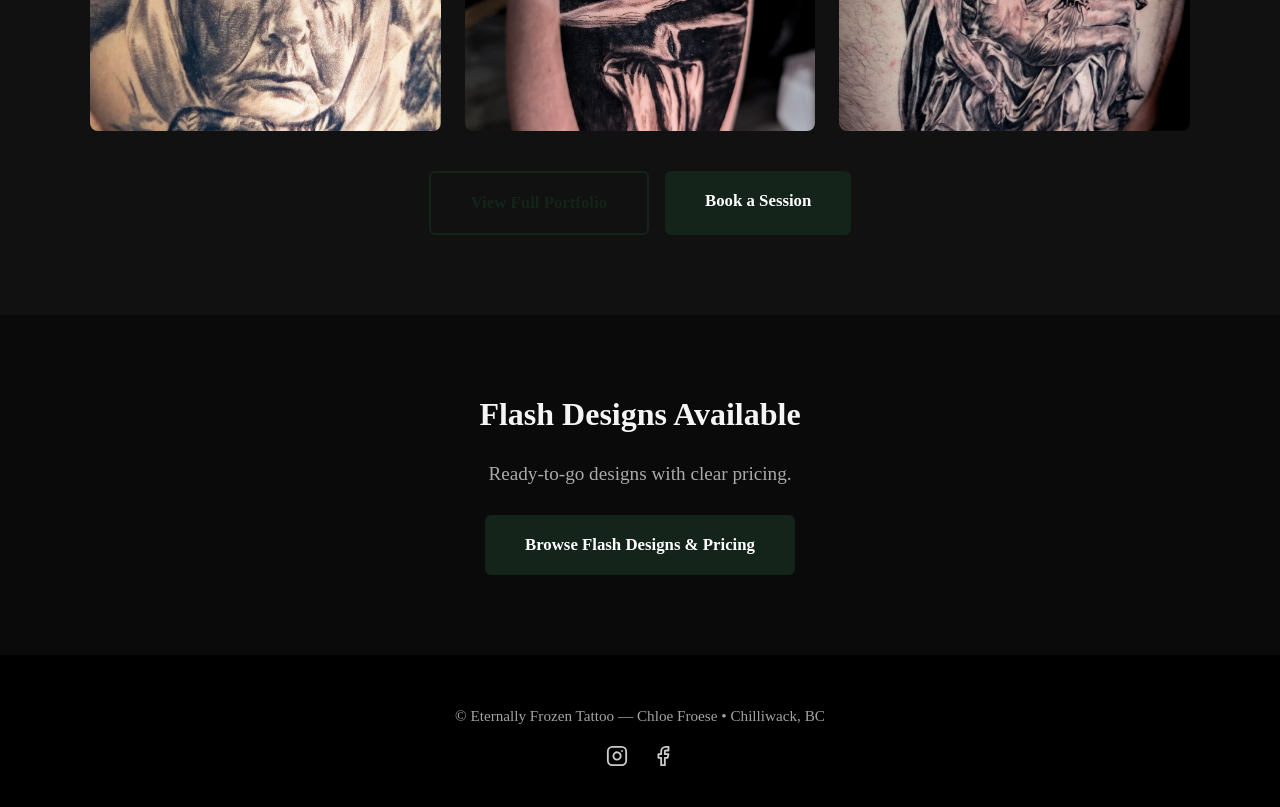
==== commit 2876d0a2: "678" ====
--- a/index.html
+++ b/index.html
@@ -78,7 +78,7 @@
 
                 <div class="hero-buttons">
                     <a href="book.html" class="cta-button">Book a Session</a>
-                    <a href="flash.html" class="cta-button outline">Browse Flash</a>
+                    <a href="flash.html" class="cta-button">Browse Flash</a>
                 </div>
 
                 <p class="location">Chilliwack, BC • Dead Man Worx</p>
--- a/styles.css
+++ b/styles.css
@@ -9,6 +9,24 @@
   --accent-light: #16a34a;
   /* Brighter green on hover */
   --border: #222222;
+  --font-primary: Georgia, serif;
+}
+
+/* === Global Font: Georgia === */
+body,
+h1,
+h2,
+h3,
+h4,
+h5,
+h6,
+p,
+a,
+button,
+input,
+textarea,
+select {
+  font-family: Georgia, serif;
 }
 
 * {
@@ -126,7 +144,7 @@
 
 .cta-button {
   display: inline-block;
-  background: var(--accent);
+  background: #14241A;
   color: white;
   padding: 1rem 2.5rem;
   font-size: 1.05rem;
@@ -138,7 +156,7 @@
 }
 
 .cta-button:hover {
-  background: var(--accent-light);
+  background: #1e3626;
   transform: translateY(-2px);
 }
 
@@ -488,7 +506,7 @@
   }
 }
 /* ========================================
-   Full-screen Video Hero
+   Full-screen Video Hero (Tighter Version)
    ======================================== */
 .hero-video {
   position: relative;
@@ -508,66 +526,72 @@
   z-index: 0;
 }
 
-/* Dark gradient overlay for text readability */
+/* Dark gradient overlay */
 .hero-overlay {
   position: relative;
   z-index: 1;
   width: 100%;
   height: 100%;
   background: linear-gradient(to bottom,
-      rgba(0, 0, 0, 0.45) 0%,
-      rgba(0, 0, 0, 0.60) 40%,
-      rgba(0, 0, 0, 0.75) 100%);
+      rgba(0, 0, 0, 0.40) 0%,
+      rgba(0, 0, 0, 0.55) 50%,
+      rgba(0, 0, 0, 0.70) 100%);
   display: flex;
   align-items: center;
+  /* true vertical centering */
   justify-content: center;
   text-align: center;
-  padding: 2rem 1.5rem;
+  padding: 1.5rem;
 }
 
 .hero-content {
   max-width: 900px;
+  transform: translateY(-20px);
+  /* slight upward pull for better balance */
 }
 
 .hero-video h1 {
   font-size: 4.5rem;
-  margin-bottom: 1rem;
+  margin-bottom: 0.6rem;
+  /* tighter */
   letter-spacing: -0.03em;
   text-shadow: 0 4px 25px rgba(0, 0, 0, 0.7);
 }
 
 .hero-video .tagline {
-  font-size: 1.55rem;
+  font-size: 1.5rem;
   color: #e5e5e5;
-  margin-bottom: 2.75rem;
+  margin-bottom: 1.8rem;
+  /* tighter */
   text-shadow: 0 2px 12px rgba(0, 0, 0, 0.5);
 }
 
 .hero-video .hero-buttons {
   display: flex;
-  gap: 1.25rem;
+  gap: 1.1rem;
   justify-content: center;
   flex-wrap: wrap;
-  margin-bottom: 2.25rem;
+  margin-bottom: 1.5rem;
+  /* tighter */
 }
 
 .hero-video .location {
   color: #bbbbbb;
-  font-size: 1.1rem;
+  font-size: 1.05rem;
   letter-spacing: 0.5px;
-}
-
-/* Make outline button work well over video */
+  margin-top: 0;
+}
+
+/* Outline version */
 .cta-button.outline {
   background: transparent;
-  border: 2px solid #ffffff;
-  color: #ffffff;
+  border: 2px solid #14241A;
+  color: #14241A;
 }
 
 .cta-button.outline:hover {
-  background: #ffffff;
-  color: #0a0a0a;
-  border-color: #ffffff;
+  background: #14241A;
+  color: white;
 }
 
 /* Mobile */
@@ -576,12 +600,21 @@
     min-height: 560px;
   }
 
+  .hero-content {
+    transform: none;
+  }
+
   .hero-video h1 {
     font-size: 2.9rem;
+    margin-bottom: 0.5rem;
   }
 
   .hero-video .tagline {
     font-size: 1.25rem;
-    margin-bottom: 2rem;
+    margin-bottom: 1.5rem;
+  }
+
+  .hero-video .hero-buttons {
+    margin-bottom: 1.25rem;
   }
 }
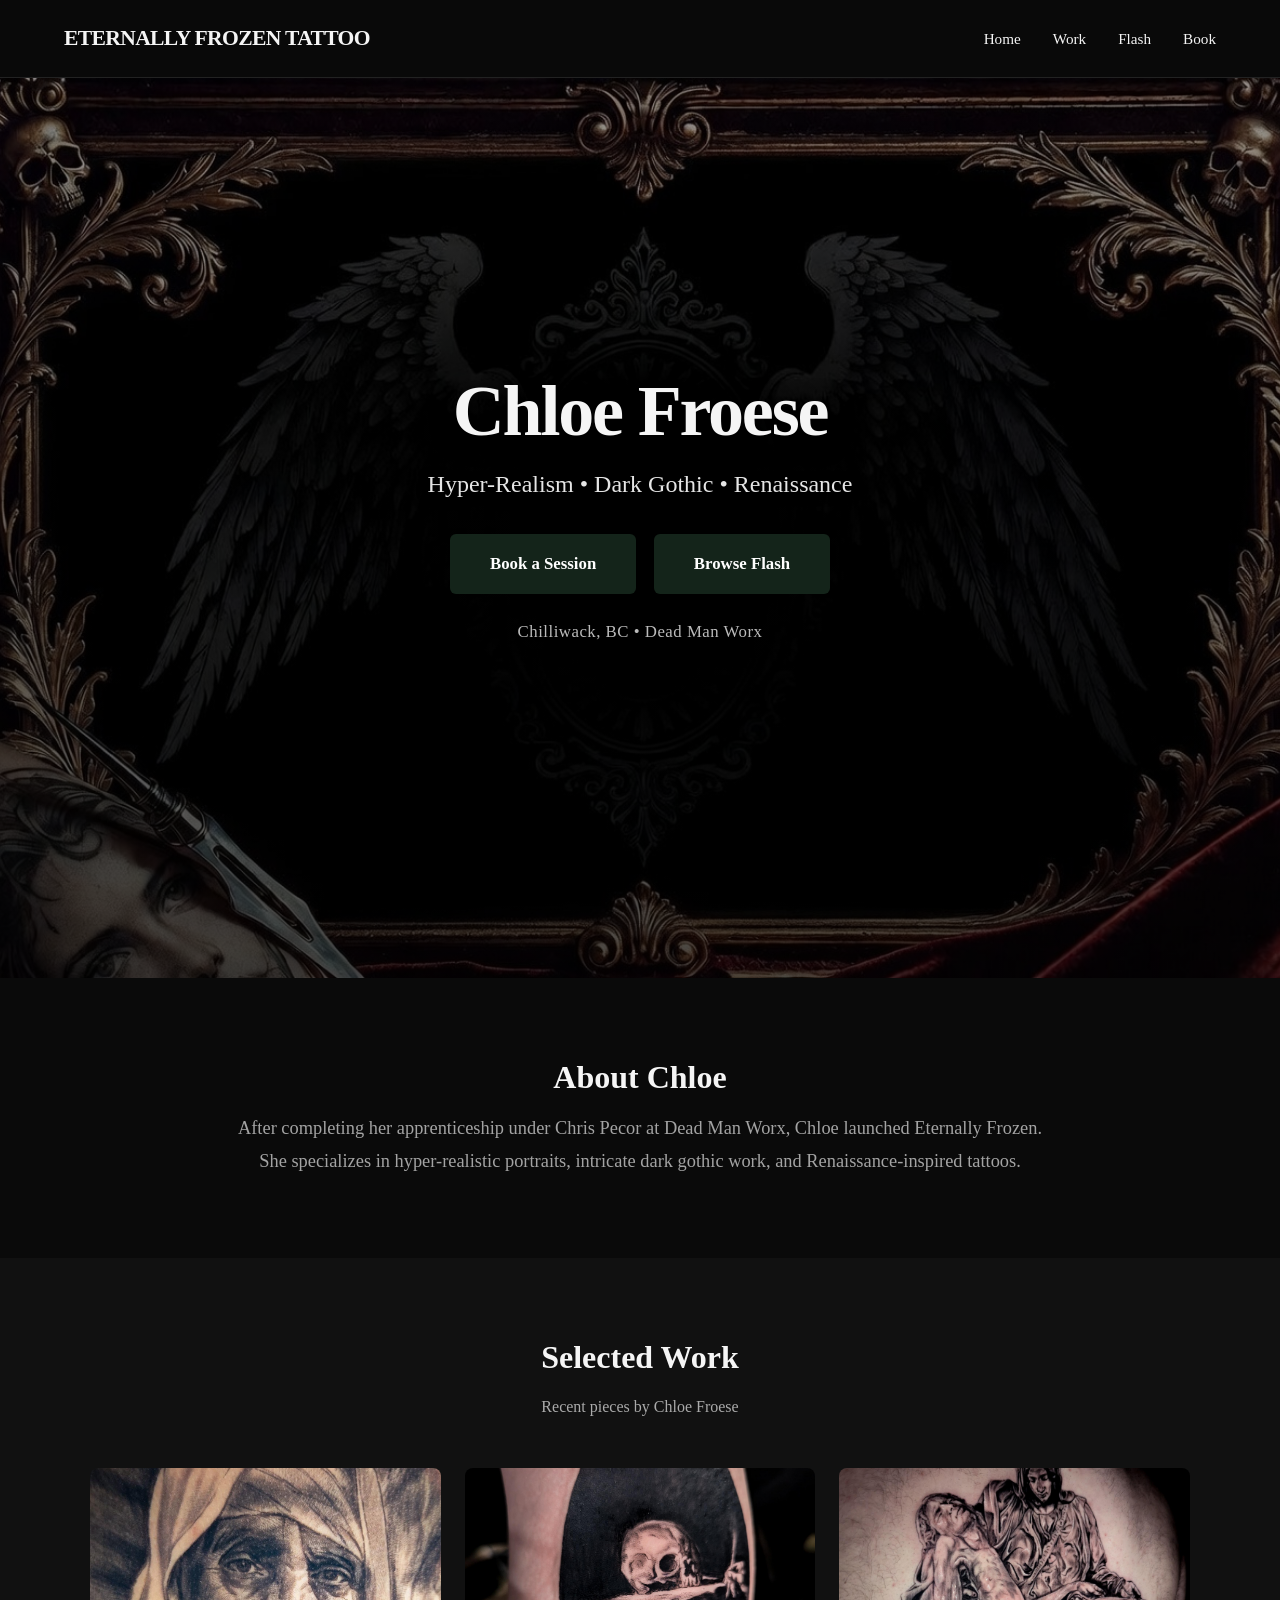
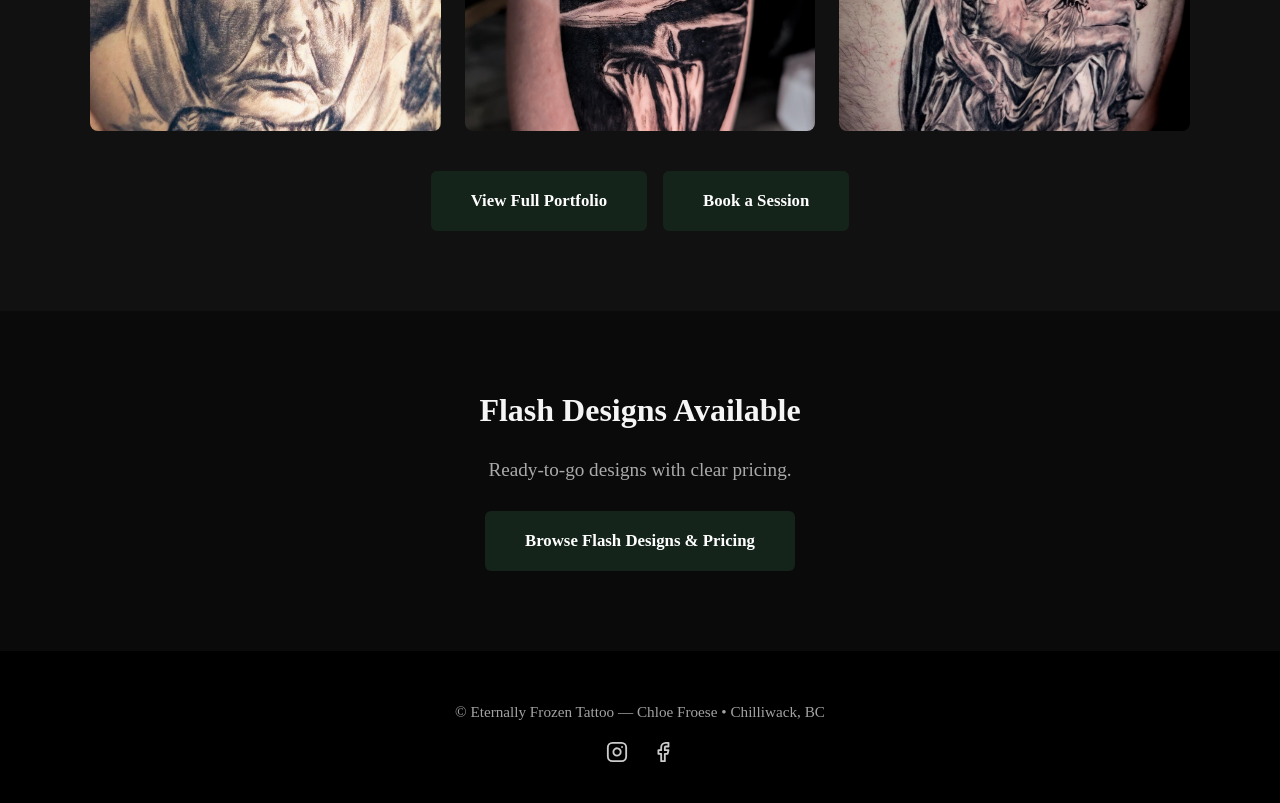
==== commit c9ae2667: "56356" ====
--- a/index.html
+++ b/index.html
@@ -132,7 +132,7 @@
 
             <div
                 style="text-align: center; margin-top: 2.5rem; display: flex; gap: 1rem; justify-content: center; flex-wrap: wrap;">
-                <a href="work.html" class="cta-button outline">View Full Portfolio</a>
+                <a href="work.html" class="cta-button">View Full Portfolio</a>
                 <a href="book.html" class="cta-button">Book a Session</a>
             </div>
         </div>
